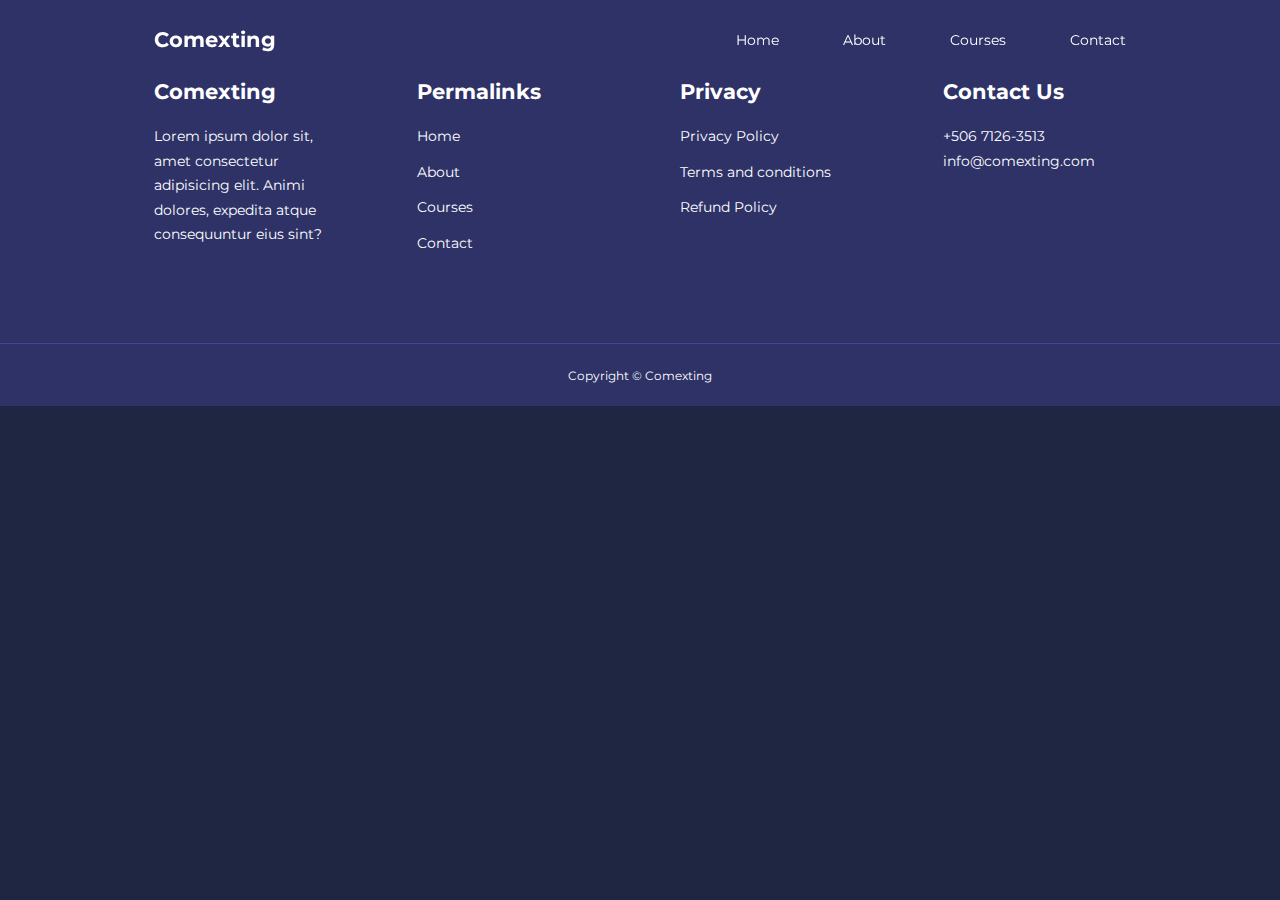
==== routes/about.html @ be8bb1e0 "Actualizacion" ====
<!DOCTYPE html>
<html lang="en">
<head>
    <meta charset="UTF-8">
    <meta http-equiv="X-UA-Compatible" content="IE=edge">
    <meta name="viewport" content="width=device-width, initial-scale=1.0">
    <title>Comexting | About </title>
    <!-- GOOGLE FONTS (MONTSERRAT) -->
    <link rel="preconnect" href="https://fonts.googleapis.com">
    <link rel="preconnect" href="https://fonts.gstatic.com" crossorigin>
    <link href="https://fonts.googleapis.com/css2?family=Montserrat:wght@300;400;500;600;700;800;900&display=swap" rel="stylesheet">
    <!-- INCONSCOUT CDN -->
    <link rel="stylesheet" href="https://unicons.iconscout.com/release/v4.0.0/css/line.css">
    <!-- CSS -->
    <link rel="stylesheet" href="../css/style.css">
    <!-- SWIPER JS -->
    <link
    rel="stylesheet"
    href="https://unpkg.com/swiper@8/swiper-bundle.min.css"
    />
</head>
<body>

    <nav>
        <div class="container nav__container">
            <a href="index.html"><h4>Comexting</h4></a>
            <ul class="nav__menu">
                <li><a href="../index.html">Home</a></li>
                <li><a href="./routes/about.html">About</a></li>
                <li><a href="../routes/courses.html">Courses</a></li>
                <li><a href="../routes/contact.html">Contact</a></li>
            </ul>
            <!-- BUTTON OPEN -->
            <button id="open-menu-btn"><i class="uil uil-bars"></i></button>
            <!-- BUTTON CLOSE -->
            <button id="close-menu-btn"><i class="uil uil-multiply"></i></button>
        </div>
    </nav>
    <!-- =========== END OF NAVBAR ============= -->

    <footer>
        <div class="container footer__container">

            <div class="footer__1">
                <a href="../index.html" class="footer__logo"><h4>Comexting</h4></a>
                <p>
                    Lorem ipsum dolor sit, amet consectetur adipisicing elit. Animi dolores, expedita atque consequuntur eius sint?
                </p>
            </div>

            <div class="footer__2">
                <h4>Permalinks</h4>
                <ul class="permalinks">
                    <li><a href="../index.html">Home</a></li>
                    <li><a href="../routes/about.html">About</a></li>
                    <li><a href="../routes/courses.html">Courses</a></li>
                    <li><a href="../routes/contact.html">Contact</a></li>
                </ul>
            </div>

            <div class="footer__3">
                <h4>Privacy</h4>
                <ul class="privacy">
                    <li><a href="#">Privacy Policy</a></li>
                    <li><a href="#">Terms and conditions</a></li>
                    <li><a href="#">Refund Policy</a></li>
                </ul>
            </div>

            <div class="footer__4">
                <h4>Contact Us</h4>
                <div>
                    <p>+506 7126-3513</p>
                    <p>info@comexting.com</p>
                </div>

                <ul class="footer__socials">
                    <li>
                        <a href="#"><i class="uil uil-facebook-f"></i></a>
                    </li>
                    <li>
                        <a href="#"><i class="uil uil-instagram-alt"></i></a>
                    </li>
                    <li>
                        <a href="#"><i class="uil uil-twitter"></i></a>
                    </li>
                    <li>
                        <a href="#"><i class="uil uil-linkedin-alt"></i></a>
                    </li>
                </ul>
            </div>
        </div>

        <div class="footer__copyright">
            <small>Copyright &copy; Comexting</small>
        </div>

    </footer>


    <!-- Scripts -->
    <script src="js/main.js"></script>
    <!-- SWIPER JS -->
    <script src="https://unpkg.com/swiper@8/swiper-bundle.min.js"></script>
    <script>
              var swiper = new Swiper(".mySwiper", {
        slidesPerView: 1,
        spaceBetween: 30,
        pagination: {
          el: ".swiper-pagination",
          clickable: true,
        },
        //when windows width is >= 600px
        breakpoints: {
            600:{
                slidesPerView: 2
            }
        }
      });
    </script>
    
</body>
</html>
---- css/style.css ----
*{
    margin: 0;
    padding: 0;
    border: 0;
    outline: 0;
    text-decoration: none;
    list-style: none;
    box-sizing: border-box;
}

:root{
    --color-primary: #6c63ff;
    --color-success: #00bf8e;
    --color-warning: #f7c94b;
    --color-danger: #f75842;
    --color-danger-variant: rgba(247, 88, 66, 0.4);
    --color-white: #fff;
    --color-light: rgba(255, 255, 255, 0.7);
    --color-black: #000;
    --color-bg: #1f2641;
    --color-bg1: #2e3267;
    --color-bg2: #424890;

    --container-width-lg: 76%;
    --container-width-md: 90%;
    --container-width-sm: 94%;

    --transition: all 400ms ease;
}

body{
    font-family: 'Montserrat', sans-serif;
    line-height: 1.7;
    color: var(--color-white);
    background: var(--color-bg);
}

.container{
    width: var(--container-width-lg);
    margin: 0 auto;
}

section{
    padding: 6rem 0;
}

section h2{
    text-align: center;
    margin-bottom: 4rem;
}

h1, h2, h3, h4, h5 {
    line-height: 1.2;
}

h1{
    font-size: 2.4rem;
}

h2{
    font-size: 2rem;
}

h3{
    font-size: 1.6rem;
}

h4{
    font-size: 1.3rem;
}

a{
    color: var(--color-white);

}

img {
    width: 100%;
    display: block;
    object-fit: cover;
}

.btn{
    display: inline-block;
    background: var(--color-white);
    color: var(--color-black);
    padding: 1rem 2rem;
    border: 1px solid transparent;
    font-weight: 500;
    transition: var(--transition);
}

.btn:hover{
    background: transparent;
    color: var(--color-white);
    border-color: var(--color-white);
}

.btn-primary{
    background: var(--color-danger);
    color: var(--color-white);
}

/* ========================= NAVBAR ====================== */
nav{
    background: transparent;
    width: 100vw;
    height: 5rem;
    position: fixed;
    top: 0;
    z-index: 11;
}

/* change navbar styles on scroll using javascript */
.window-scroll{
    background: var(--color-primary);
    box-shadow: 0 1rem 2rem rgba(0, 0, 0, 0.2);
    transition: var(--transition);
}

.nav__container{
    height: 100%;
    display: flex;
    justify-content: space-between;
    align-items: center;
}

nav button{
    display: none;
}

.nav__menu {
    display: flex;
    align-items: center;
    gap: 4rem;
}

.nav__menu a {
    font-size: 0.9rem;
    transition: var(--transition)
}

.nav__menu a:hover{
    color: var(--color-bg2);
}

/* ========================= HAEDER ====================== */

header{
    position: relative;
    top: 5rem;
    overflow: hidden;
    height: 70vh;
    margin-bottom: 5rem;
}

.header__container{
    display: grid;
    grid-template-columns: 1fr 1fr;
    align-items: center;
    gap: 5rem;
    height: 100%;
}

.header__left p{
    margin: 1rem 0 2.4rem;
}

/* ========================= CATEGORIES ====================== */

.categories{
    background: var(--color-bg1);
    height: 29rem;
}

.categories h1{
    line-height: 1;
    margin-bottom: 3rem;
}

.categories__container{
    display: grid;
    grid-template-columns: 40% 60%;
}

.categories__left{
    margin-left: 4rem;
}

.categories__left p{
    margin: 1rem 0 3rem;
}

.categories__right{
    display: grid;
    grid-template-columns: repeat(3, 1fr);
    gap: 1.2rem;
}

.category{
    background: var(--color-bg2);
    padding: 2rem;
    border-radius: 2rem;
    transition: var(--transition);
}

.category:hover{
    box-shadow: 0 3rem 3rem rgba(0, 0, 0, 0.3);
    z-index: 1;
}

.category:nth-child(2) .category__icon{
    background: var(--color-danger);
}
.category:nth-child(3) .category__icon{
    background: var(--color-success);
}
.category:nth-child(4) .category__icon{
    background: var(--color-warning);
}
.category:nth-child(5) .category__icon{
    background: var(--color-success);
}

.category__icon{
    background: var(--color-primary);
    padding: 0.7rem;
    border-radius: 0.9rem;
}

.category h5{
    margin: 2rem 0 1rem;
}

.category p {
    font-size: 0.85rem;
}

/* ========================= POPULAR COURSES ====================== */

.courses{
    margin-top: 10rem;
}

.courses__container{
    display: grid;
    grid-template-columns: repeat(3, 1fr);
    gap: 2rem;
}

.course{
    background: var(--color-bg1);
    text-align: center;
    border: 1px solid transparent;
    transition: var(--transition);
}

.course:hover{
    background: transparent;
    border-color: var(--color-primary);
}

.course__info{
    padding: 2rem;
}

.course__info p{
    margin: 1.2rem 0 2rem;
    font-size: 0.9rem;
}

/* ========================= FAQs ====================== */

.faqs {
    background: var(--color-bg1);
    box-shadow: inset 0 0 3rem rgba(0, 0, 0, 0.5);
}

.faqs__container{
    display: grid;
    grid-template-columns: 1fr 1fr;
    gap: 1rem;
}

.faq{
    padding: 2rem;
    display: flex;
    align-items: center;
    gap: 1.4rem;
    height: fit-content;
    background: var(--color-primary);
    cursor: pointer;
}

.faq h4{
    font-size: 1rem;
    line-height: 2.2;
}

.faq__icon{
    align-self: flex-start;
    font-size: 1.2rem;
}

.faq p{
    margin-top: 0.8rem;
    display: none;
}

.faq.open p{
    display: block;
}

/* ========================= TESTIMONIALS ====================== */

.testimonials__container{
    overflow-x: hidden;
    position: relative;
    margin-bottom: 5rem;
}

.testimonial{
    padding-top: 2rem;
}

.avatar{
    width: 6rem;
    height: 6rem;
    border-radius: 50%;
    overflow: hidden;
    margin: 0 auto 1rem;
    border: 1rem solid var(--color-bg1);
}

.testimonial__info{
    text-align: center;
}

.testimonial__body{
    background: var(--color-primary);
    padding: 2rem;
    margin-top: 3rem;
    position: relative;
}

.testimonial__body::before{
    content: "";
    display: block;
    background: linear-gradient(
    135deg,
    transparent, 
    var(--color-primary),
    var(--color-primary),
    var(--color-primary)
    );
    width: 3rem;
    height: 3rem;
    position: absolute;
    left: 50%;
    top: -1.5rem;
    transform: rotate(45deg);
}

/* ========================= FOOTER ====================== */
footer{
    background: var(--color-bg1);
    padding-top: 5rem;
    font-size: 0.9rem;
}

.footer__container{
    display: grid;
    grid-template-columns: repeat(4, 1fr);
    gap: 5rem;
}

.footer__container > div h4{
    margin-bottom: 1.2rem;
}

.footer__1 p {
    margin: 0rem 0 2rem;
}

footer ul li {
    margin-bottom: 0.7rem;
}

footer ul li a:hover{
    text-decoration: underline;
}

.footer__socials{
    display: flex;
    gap: 1rem;
    font-size: 1.2rem;
    margin-top: 2rem;
}

.footer__copyright{
    text-align: center;
    margin-top: 4rem;
    padding: 1.2rem 0;
    border-top: 1px solid var(--color-bg2);
}

/* ========================================= MEDIA QUERIES (TABLES) ============================== */
@media screen and (max-width: 1024px){

    .container{
        width: var(--container-width-md);
    }

    h1{
        font-size: 2.2rem;
    }

    h2{
        font-size: 1.7rem;
    }

    h3{
        font-size: 1.4rem;
    }

    h4{
        font-size: 1.2rem;
    }

    /* ======================================= NAVBAR ============================== */
    nav button{
        display: inline-block;
        background: transparent;
        font-size: 1.8rem;
        color: var(--color-white);
        cursor: pointer;
    }

    nav button#close-menu-btn{
        display: none;
    }

    .nav__menu{
        position: fixed;
        top: 5rem;
        right:5%;
        height: fit-content;
        width: 18rem;
        flex-direction: column;
        gap: 0;
        display: none;
    }

    .nav__menu li{
        width: 100%;
        height: 5.8rem;
        animation: animeNavItems 400ms linear forwards;
        transform-origin: top right;
        opacity: 0;
    }

    .nav__menu li:nth-child(2){
        animation-delay: 200ms;
    }

    .nav__menu li:nth-child(3){
        animation-delay: 400ms;
    }

    .nav__menu li:nth-child(4){
        animation-delay: 600ms;
    }



    @keyframes animeNavItems{
        0% {
            transform: rotateZ(-90deg);
        }
        100% {
            transform: rotateZ(0);
            opacity: 1;
        }
    }

    .nav__menu li a{
        background: var(--color-primary);
        box-shadow: -4rem 6rem 10rem rgba(0, 0, 0, 0.6);
        width: 100%;
        height: 100%;
        display: grid;
        place-items: center;
    }

    .nav__menu li a:hover{
        background: var(--color-bg2);
        color: var(--color-white);
    }

    /* ======================================= HEADER ============================== */
    .header{
        height: 52vh;
        margin-bottom: 4rem;
    }

    .header__container{
        gap: 0;
        padding-bottom: 3rem;
    }

    /* ======================================= CATEGORIES ============================== */
    .categories{
        height: auto;
    }

    .categories__container{
        grid-template-columns: 1fr;
        gap: 3rem;
    }

    .categories__left{
        margin-right: 0;
    }

    /* ======================================= POPULAR COURSES ============================== */
    .courses{
        margin-top: 0;
    }

    .courses__container{
        grid-template-columns: 1fr 1fr;
    }

    /* ======================================= FAQs ============================== */
    .faqs__container{
        grid-template-columns: 1fr;
    }

    .faq{
        padding: 1.5rem;
    }

    /* ======================================= FOOTER ============================== */
    .footer__container{
        grid-template-columns: 1fr 1fr;
    }
}

    /* ======================================= MEDIA QUERIES (PHONES) ============================== */
@media screen and ( max-width: 600px ){
    .container{
        width: var(--container-width-sm);
    }

        /* ======================================= NAVBAR ============================== */
        .nav__menu{
            right: 3%;
        }

        /* ======================================= HEADER ============================== */
        header{
            height: 100vh;
        }

        .header__container{
            grid-template-columns: 1fr;
            text-align: center;
            margin-top: -2rem;
        }

        .header__left p {
            margin-bottom: 1.3rem;
        }

        /* ======================================= CATEGORIES ============================== */
        .categories__right{
            grid-template-columns: 1fr 1fr;
            gap: 0.7rem;
        }
        
        .category{
            padding: 1rem;
            border-radius: 1rem;
        }
        
        .category__icon{
            margin-top: 4px;
            display: inline-block;
        }

        /* ======================================= POPULAR COURSES ============================== */
        .courses__container{
            grid-template-columns: 1fr;
        }

        /* ======================================= TESTIMONIALS ============================== */
        .testimonial__body{
            padding: 1.2rem;
        }

        /* ======================================= FOOTER ============================== */
        .footer__container{
            grid-template-columns: 1fr;
            text-align: center;
            gap: 2rem;
        }

        .footer__1 p{
            margin: 1rem auto;
        }

        .footer__socials{
            justify-content: center;
        }
}
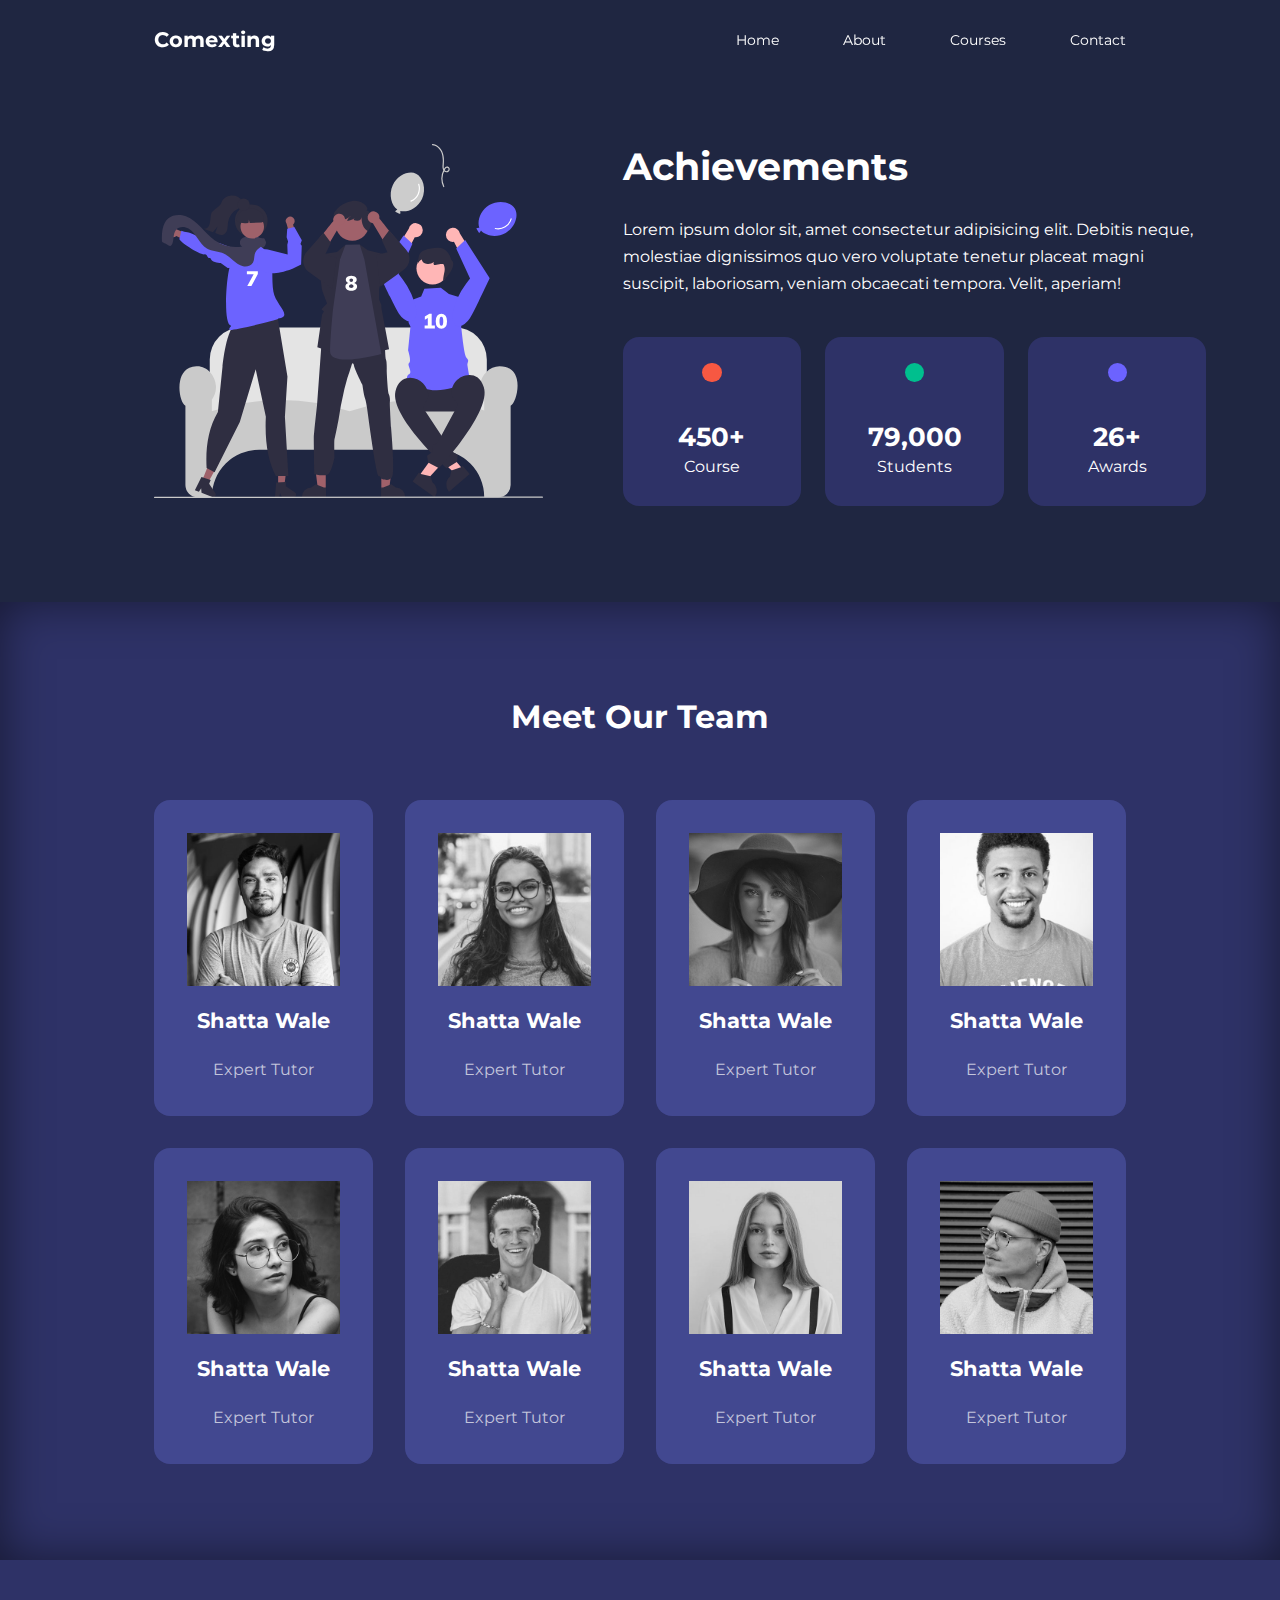
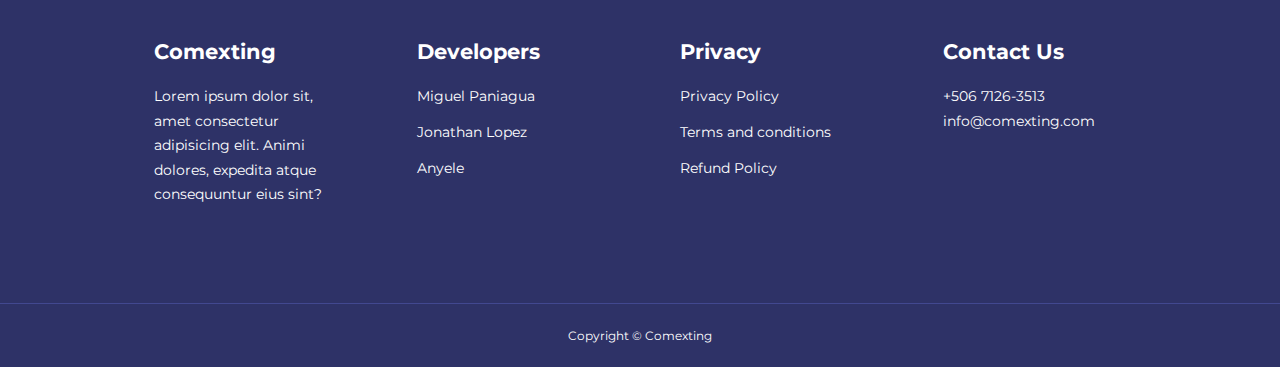
==== commit db358704: "Agregados" ====
--- a/routes/about.html
+++ b/routes/about.html
@@ -4,7 +4,7 @@
     <meta charset="UTF-8">
     <meta http-equiv="X-UA-Compatible" content="IE=edge">
     <meta name="viewport" content="width=device-width, initial-scale=1.0">
-    <title>Comexting | About </title>
+    <title> Comexting | About </title>
     <!-- GOOGLE FONTS (MONTSERRAT) -->
     <link rel="preconnect" href="https://fonts.googleapis.com">
     <link rel="preconnect" href="https://fonts.gstatic.com" crossorigin>
@@ -13,14 +13,10 @@
     <link rel="stylesheet" href="https://unicons.iconscout.com/release/v4.0.0/css/line.css">
     <!-- CSS -->
     <link rel="stylesheet" href="../css/style.css">
-    <!-- SWIPER JS -->
-    <link
-    rel="stylesheet"
-    href="https://unpkg.com/swiper@8/swiper-bundle.min.css"
-    />
+    <link rel="stylesheet" href="../css/about.css">
 </head>
 <body>
-
+    <!-- =========== START OF NAVBAR ============= -->
     <nav>
         <div class="container nav__container">
             <a href="index.html"><h4>Comexting</h4></a>
@@ -37,24 +33,198 @@
         </div>
     </nav>
     <!-- =========== END OF NAVBAR ============= -->
-
+    
+    <!-- =========== START OF ACHIEVEMENTS ============= -->
+    <section class="about__achievements">
+        <div class="container about__achievements-container">
+            <div class="about__achievements-left">
+                <img src="../img/about achievements.svg" alt="Sobre">
+            </div>
+            <div class="about__achievements-right">
+                <h1>Achievements</h1>
+                <p>
+                    Lorem ipsum dolor sit, amet consectetur adipisicing elit. Debitis neque, 
+                    molestiae dignissimos quo vero voluptate tenetur placeat magni suscipit, 
+                    laboriosam, veniam obcaecati tempora. Velit, aperiam!
+                </p>
+                <div class="achievements__cards">
+
+                    <article class="achievements__card">
+                        <span class="achievement__icon">
+                            <i class="uil uil-video"></i>
+                        </span>
+                        <h3>450+</h3>
+                        <p>Course</p>
+                    </article>
+                    
+                    <article class="achievements__card">
+                        <span class="achievement__icon">
+                            <i class="uil uil-users-alt"></i>
+                        </span>
+                        <h3>79,000</h3>
+                        <p>Students</p>
+                    </article>
+                    
+                    <article class="achievements__card">
+                        <span class="achievement__icon">
+                            <i class="uil uil-trophy"></i>
+                        </span>
+                        <h3>26+</h3>
+                        <p>Awards</p>
+                    </article>
+                    
+                </div>
+            </div>
+        </div>
+    </section>
+    <!-- =========== END OF ACHIEVEMENTS ============= -->
+
+    <!-- =========== START OF ABOUT TEAM ============= -->
+    <section class="team">
+        <h2>Meet Our Team</h2>
+        <container class="container team__container">
+
+            <article class="team__member">
+                <div class="team__member-image">
+                    <img src="../img/tm1.jpg" alt="Teacher">
+                </div>
+                <div class="team__member-info">
+                    <h4>Shatta Wale</h4>
+                    <p>Expert Tutor</p>
+                </div>
+                <div class="team__member-social">
+                    <a href="https://instagram.com" target="_blank"><i class="uil uil-instagram"></i></a>
+                    <a href="https://twitter.com" target="_blank"><i class="uil uil-twitter-alt"></i></i></a>
+                    <a href="https://linkedin.com" target="_blank"><i class="uil uil-linkedin-alt"></i></i></a>
+                </div>
+            </article>
+
+            <article class="team__member">
+                <div class="team__member-image">
+                    <img src="../img/tm2.jpg" alt="Teacher">
+                </div>
+                <div class="team__member-info">
+                    <h4>Shatta Wale</h4>
+                    <p>Expert Tutor</p>
+                </div>
+                <div class="team__member-social">
+                    <a href="https://instagram.com" target="_blank"><i class="uil uil-instagram"></i></a>
+                    <a href="https://twitter.com" target="_blank"><i class="uil uil-twitter-alt"></i></i></a>
+                    <a href="https://linkedin.com" target="_blank"><i class="uil uil-linkedin-alt"></i></i></a>
+                </div>
+            </article>
+
+            <article class="team__member">
+                <div class="team__member-image">
+                    <img src="../img/tm3.jpg" alt="Teacher">
+                </div>
+                <div class="team__member-info">
+                    <h4>Shatta Wale</h4>
+                    <p>Expert Tutor</p>
+                </div>
+                <div class="team__member-social">
+                    <a href="https://instagram.com" target="_blank"><i class="uil uil-instagram"></i></a>
+                    <a href="https://twitter.com" target="_blank"><i class="uil uil-twitter-alt"></i></i></a>
+                    <a href="https://linkedin.com" target="_blank"><i class="uil uil-linkedin-alt"></i></i></a>
+                </div>
+            </article>
+
+            <article class="team__member">
+                <div class="team__member-image">
+                    <img src="../img/tm4.jpg" alt="Teacher">
+                </div>
+                <div class="team__member-info">
+                    <h4>Shatta Wale</h4>
+                    <p>Expert Tutor</p>
+                </div>
+                <div class="team__member-social">
+                    <a href="https://instagram.com" target="_blank"><i class="uil uil-instagram"></i></a>
+                    <a href="https://twitter.com" target="_blank"><i class="uil uil-twitter-alt"></i></i></a>
+                    <a href="https://linkedin.com" target="_blank"><i class="uil uil-linkedin-alt"></i></i></a>
+                </div>
+            </article>
+
+            <article class="team__member">
+                <div class="team__member-image">
+                    <img src="../img/tm5.jpg" alt="Teacher">
+                </div>
+                <div class="team__member-info">
+                    <h4>Shatta Wale</h4>
+                    <p>Expert Tutor</p>
+                </div>
+                <div class="team__member-social">
+                    <a href="https://instagram.com" target="_blank"><i class="uil uil-instagram"></i></a>
+                    <a href="https://twitter.com" target="_blank"><i class="uil uil-twitter-alt"></i></i></a>
+                    <a href="https://linkedin.com" target="_blank"><i class="uil uil-linkedin-alt"></i></i></a>
+                </div>
+            </article>
+
+            <article class="team__member">
+                <div class="team__member-image">
+                    <img src="../img/tm6.jpg" alt="Teacher">
+                </div>
+                <div class="team__member-info">
+                    <h4>Shatta Wale</h4>
+                    <p>Expert Tutor</p>
+                </div>
+                <div class="team__member-social">
+                    <a href="https://instagram.com" target="_blank"><i class="uil uil-instagram"></i></a>
+                    <a href="https://twitter.com" target="_blank"><i class="uil uil-twitter-alt"></i></i></a>
+                    <a href="https://linkedin.com" target="_blank"><i class="uil uil-linkedin-alt"></i></i></a>
+                </div>
+            </article>
+
+            <article class="team__member">
+                <div class="team__member-image">
+                    <img src="../img/tm7.jpg" alt="Teacher">
+                </div>
+                <div class="team__member-info">
+                    <h4>Shatta Wale</h4>
+                    <p>Expert Tutor</p>
+                </div>
+                <div class="team__member-social">
+                    <a href="https://instagram.com" target="_blank"><i class="uil uil-instagram"></i></a>
+                    <a href="https://twitter.com" target="_blank"><i class="uil uil-twitter-alt"></i></i></a>
+                    <a href="https://linkedin.com" target="_blank"><i class="uil uil-linkedin-alt"></i></i></a>
+                </div>
+            </article>
+
+            <article class="team__member">
+                <div class="team__member-image">
+                    <img src="../img/tm8.jpg" alt="Teacher">
+                </div>
+                <div class="team__member-info">
+                    <h4>Shatta Wale</h4>
+                    <p>Expert Tutor</p>
+                </div>
+                <div class="team__member-social">
+                    <a href="https://instagram.com" target="_blank"><i class="uil uil-instagram"></i></a>
+                    <a href="https://twitter.com" target="_blank"><i class="uil uil-twitter-alt"></i></i></a>
+                    <a href="https://linkedin.com" target="_blank"><i class="uil uil-linkedin-alt"></i></i></a>
+                </div>
+            </article>
+        </container>
+    </section>
+    <!-- =========== END OF ABOUT TEAM ============= -->
+
+    <!-- =========== START OF FOOTER ============= -->
     <footer>
         <div class="container footer__container">
 
             <div class="footer__1">
                 <a href="../index.html" class="footer__logo"><h4>Comexting</h4></a>
                 <p>
-                    Lorem ipsum dolor sit, amet consectetur adipisicing elit. Animi dolores, expedita atque consequuntur eius sint?
+                    Lorem ipsum dolor sit, amet consectetur adipisicing elit. 
+                    Animi dolores, expedita atque consequuntur eius sint?
                 </p>
             </div>
 
             <div class="footer__2">
-                <h4>Permalinks</h4>
+                <h4>Developers</h4>
                 <ul class="permalinks">
-                    <li><a href="../index.html">Home</a></li>
-                    <li><a href="../routes/about.html">About</a></li>
-                    <li><a href="../routes/courses.html">Courses</a></li>
-                    <li><a href="../routes/contact.html">Contact</a></li>
+                    <li><a href="www.miguel-paniagua.com">Miguel Paniagua</a></li>
+                    <li><a href="www.jonathan-lopez.com">Jonathan Lopez</a></li>
+                    <li><a href="www.Anyele.com">Anyele</a></li>
                 </ul>
             </div>
 
@@ -90,34 +260,14 @@
                 </ul>
             </div>
         </div>
-
         <div class="footer__copyright">
             <small>Copyright &copy; Comexting</small>
         </div>
-
     </footer>
+    <!-- =========== END OF FOOTER ============= -->
 
 
     <!-- Scripts -->
-    <script src="js/main.js"></script>
-    <!-- SWIPER JS -->
-    <script src="https://unpkg.com/swiper@8/swiper-bundle.min.js"></script>
-    <script>
-              var swiper = new Swiper(".mySwiper", {
-        slidesPerView: 1,
-        spaceBetween: 30,
-        pagination: {
-          el: ".swiper-pagination",
-          clickable: true,
-        },
-        //when windows width is >= 600px
-        breakpoints: {
-            600:{
-                slidesPerView: 2
-            }
-        }
-      });
-    </script>
-    
+    <script src="../js/main.js"></script>
 </body>
 </html>--- a/css/about.css
+++ b/css/about.css
@@ -0,0 +1,123 @@
+/*-- =========== ACHIVEMENTS ============= --*/
+.about__achievements{
+    margin-top: 3rem;
+}
+
+.about__achievements-container{
+    display: grid;
+    grid-template-columns: 40% 60%;
+    gap: 5rem;
+}
+
+.about__achievements-right > p{
+    margin: 1.6rem 0 2.5rem;
+}
+
+.achievements__cards{
+    display: grid;
+    grid-template-columns: repeat(3, 1fr);
+    gap: 1.5rem;
+}
+
+.achievements__card{
+    background: var(--color-bg1);
+    padding: 1.6rem;
+    border-radius: 1rem;
+    text-align: center;
+    transition: var(--color-bg2);
+}
+
+.achievements__card:hover{
+    background: var(--color-bg2);
+    box-shadow: 0 3rem 3rem rgba(0, 0, 0, 0.3);
+}
+
+.achievement__icon{
+    background: var(--color-danger);
+    padding: 0.6rem;
+    border-radius: 1rem;
+    display: inline-block;
+    margin-bottom: 2rem;
+    font-size: 2rem;
+}
+
+.achievements__card:nth-child(2) 
+.achievement__icon{
+    background: var(--color-success);
+}
+
+.achievements__card:nth-child(3) 
+.achievement__icon{
+    background: var(--color-primary);
+}
+
+.achievement__card p{
+    margin-top: 1rem;
+}
+/*-- =========== END ACHIVEMENTS ============= --*/
+
+/*-- =========== TEAM ============= --*/
+.team{
+    background: var(--color-bg1);
+    box-shadow: inset 0 0 3rem rgba(0, 0, 0, 0.5);
+}
+
+.team__container{
+    display: grid;
+    grid-template-columns: repeat(4, 1fr);
+    gap: 2rem;
+}
+
+.team__member{
+    background: var(--color-bg2);
+    padding: 2rem;
+    border: 1px solid transparent;
+    border-radius: 1rem;
+    transition: var(--transition);
+    position: relative;
+    overflow: hidden;
+}
+
+.team__member:hover{
+    background: transparent;
+    border-color: var(--color-primary);
+}
+
+.team__member-image img{
+    filter: saturate(0);
+}
+
+.team__member:hover img{
+    filter: saturate(1);
+}
+
+.team__member-info *{
+    text-align: center;
+    margin-top: 1.4rem;
+}
+
+.team__member-info p {
+    color: var(--color-light);
+}
+
+.team__member-socials{
+    position: absolute;
+    top: 50%;
+    transform: translateY(-50);
+    right: 0;
+    display: flex;
+    flex-direction: column;
+    background: var(--color-primary);
+    border-radius: 1rem 0 0 1rem;
+    box-shadow: -2rem 0 2rem rgba(0, 0, 0, 0.3);
+    transition: var(--transition);
+}
+
+.team__member:hover 
+.team__member-socials{
+    right: 0;
+}
+
+.team__member-socials a {
+    padding: 1rem;
+}